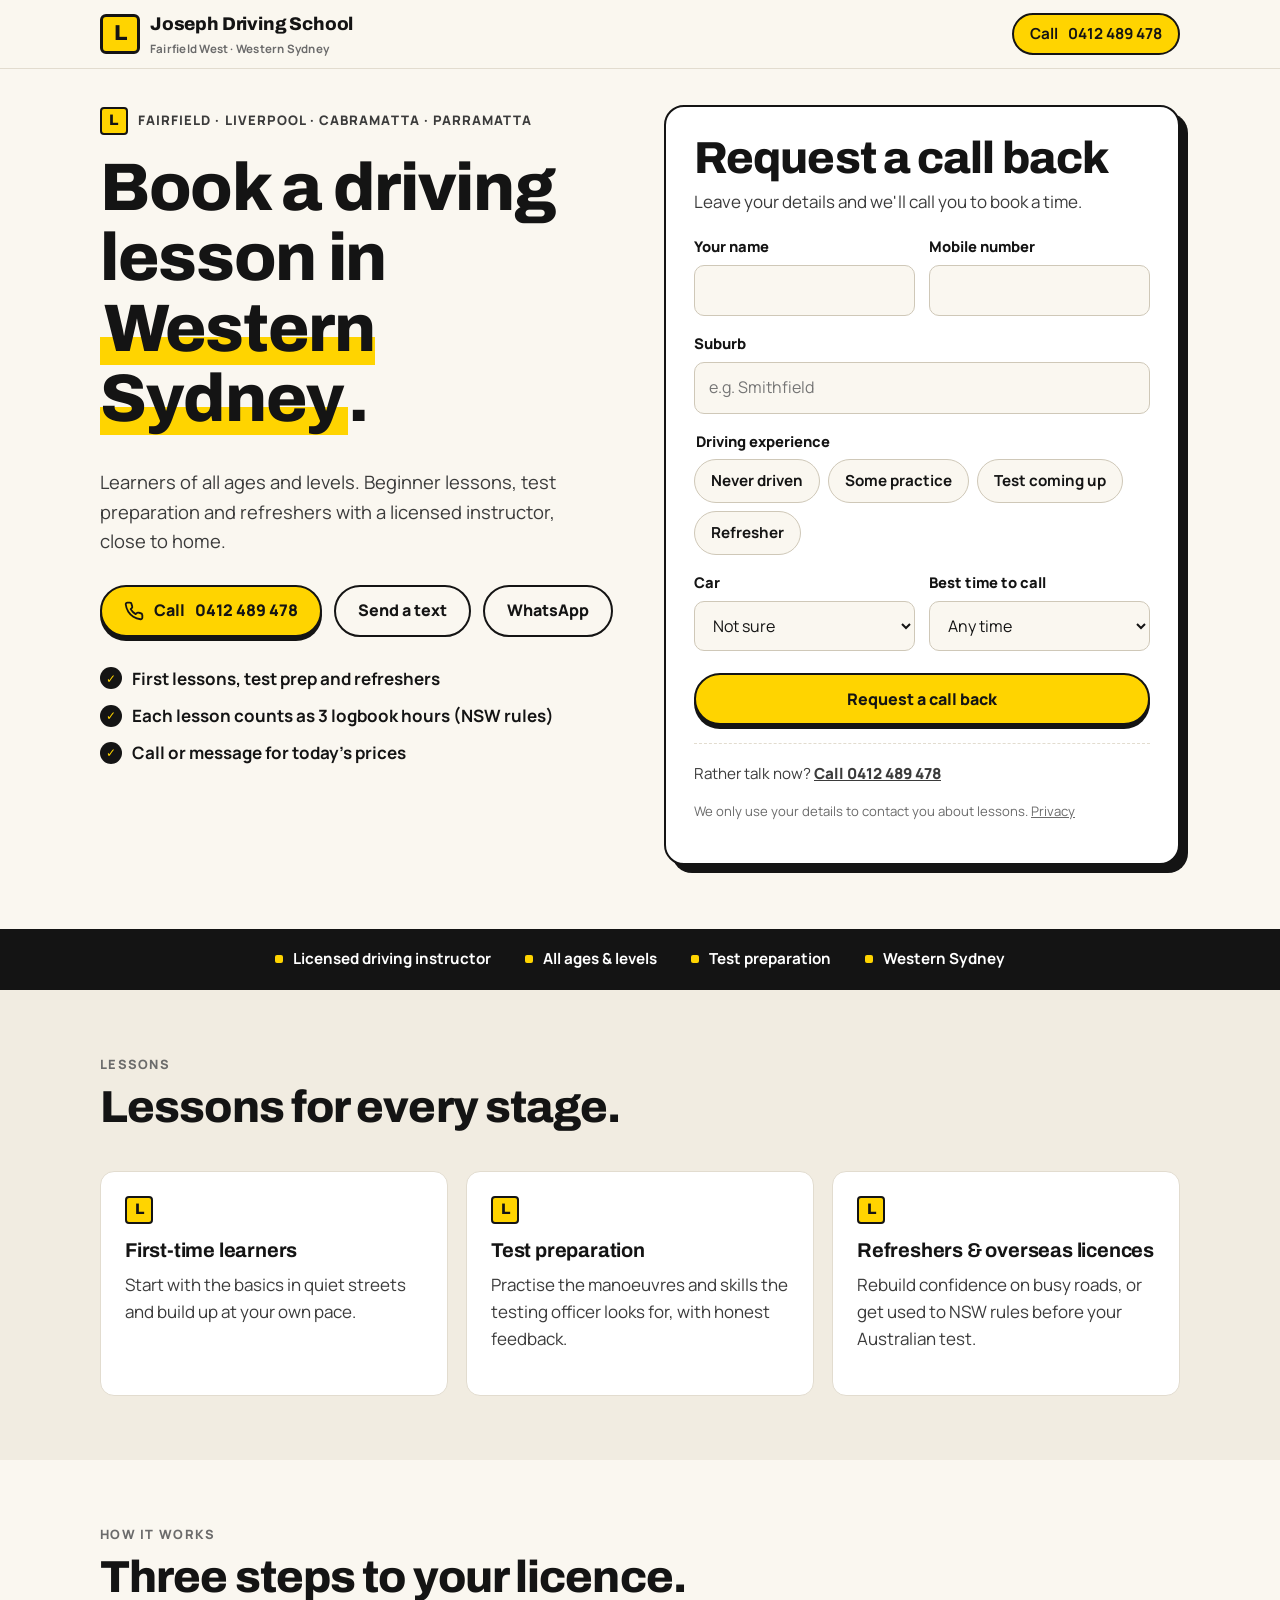
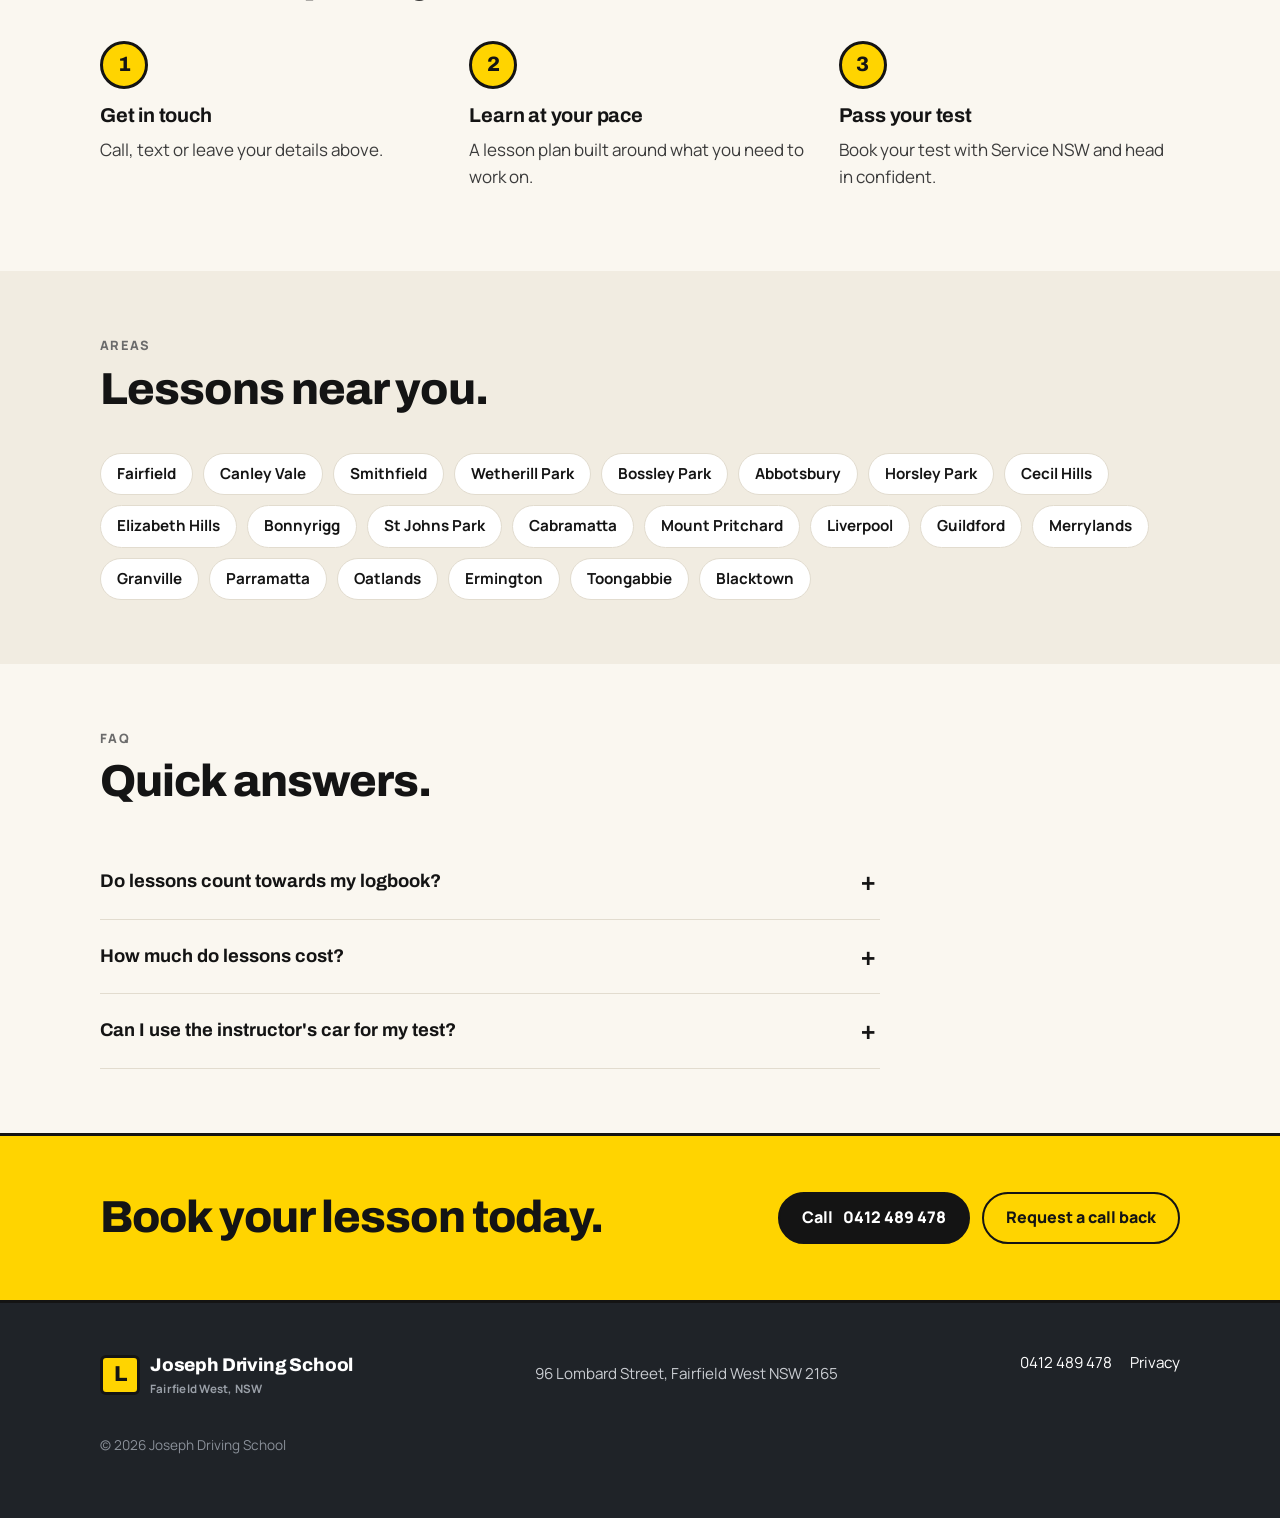
==== book/index.html @ 8bad1efa "Clickable suburb chips: black with white text Co-Authored-By: Claude Opus 5.5 <noreply@anthropic.com" ====
<!doctype html>
<html lang="en-AU">
<head>
  <meta charset="utf-8">
  <meta name="viewport" content="width=device-width, initial-scale=1">
  <title>Book a Driving Lesson | Joseph Driving School, Western Sydney</title>
  <meta name="description" content="Book a driving lesson in Fairfield, Liverpool, Cabramatta or Parramatta. Learners of all ages and levels. Call 0412 489 478.">
  <meta name="robots" content="noindex, follow">
  <meta name="theme-color" content="#ffd400">
  <link rel="icon" href="/favicon.svg" type="image/svg+xml">
  <link rel="apple-touch-icon" href="/apple-touch-icon.png">
  <link rel="manifest" href="/site.webmanifest">
  <link rel="preload" href="/assets/fonts/archivo-latin-800-normal.woff2" as="font" type="font/woff2" crossorigin>
  <link rel="preload" href="/assets/fonts/manrope-latin-400-normal.woff2" as="font" type="font/woff2" crossorigin>
  <link rel="preload" href="/assets/fonts/manrope-latin-800-normal.woff2" as="font" type="font/woff2" crossorigin>
  <link rel="stylesheet" href="/assets/styles.css?v=1a8d9fa7">
</head>
<body class="lp">
  <a class="skip" href="#booking-form">Skip to booking form</a>

  <header class="site-header">
    <div class="wrap">
      <a class="brand" href="/">
        <span class="plate" aria-hidden="true">L</span>
        <span>Joseph Driving School<small>Fairfield West · Western Sydney</small></span>
      </a>
      <nav class="nav" aria-label="Contact">
        <a class="btn btn-plate btn-sm" href="tel:+61412489478" data-action="call">Call <span data-phone-text>0412 489 478</span></a>
      </nav>
    </div>
  </header>

  <main id="main">
    <section class="hero">
      <div class="wrap hero-grid">
        <div>
          <span class="eyebrow"><span class="plate sm" aria-hidden="true">L</span> Fairfield · Liverpool · Cabramatta · Parramatta</span>
          <h1>Book a driving lesson in <em>Western Sydney</em>.</h1>
          <p class="lede">Learners of all ages and levels. Beginner lessons, test preparation and refreshers with a licensed instructor, close to home.</p>
          <div class="btn-row">
            <a class="btn btn-plate" href="tel:+61412489478" data-action="call">
              <svg viewBox="0 0 24 24" fill="none" stroke="currentColor" stroke-width="2.2" stroke-linecap="round" stroke-linejoin="round" aria-hidden="true"><path d="M22 16.9v3a2 2 0 0 1-2.2 2 19.8 19.8 0 0 1-8.6-3.1 19.5 19.5 0 0 1-6-6A19.8 19.8 0 0 1 2.1 4.2 2 2 0 0 1 4.1 2h3a2 2 0 0 1 2 1.7c.1.9.4 1.8.7 2.7a2 2 0 0 1-.5 2.1L8 9.8a16 16 0 0 0 6 6l1.3-1.3a2 2 0 0 1 2.1-.5c.9.3 1.8.6 2.7.7a2 2 0 0 1 1.7 2z"/></svg>
              Call <span data-phone-text>0412 489 478</span>
            </a>
            <a class="btn btn-ghost" href="sms:+61412489478" data-action="sms">Send a text</a>
            <a class="btn btn-ghost hidden" href="#" data-action="whatsapp">WhatsApp</a>
          </div>
          <ul class="hero-points">
            <li><span class="tick" aria-hidden="true">✓</span> First lessons, test prep and refreshers</li>
            <li><span class="tick" aria-hidden="true">✓</span> Each lesson counts as 3 logbook hours (NSW rules)</li>
            <li><span class="tick" aria-hidden="true">✓</span> Call or message for today's prices</li>
          </ul>
        </div>

        <form id="booking-form" class="form-card" novalidate>
          <h2>Request a call back</h2>
          <p class="sub">Leave your details and we'll call you to book a time.</p>
          <div class="row-2">
            <div class="field">
              <label for="f-name">Your name</label>
              <input id="f-name" name="name" autocomplete="name" required>
            </div>
            <div class="field">
              <label for="f-phone">Mobile number</label>
              <input id="f-phone" name="phone" type="tel" inputmode="tel" autocomplete="tel" required>
            </div>
          </div>
          <div class="field">
            <label for="f-suburb">Suburb</label>
            <input id="f-suburb" name="suburb" autocomplete="address-level2" placeholder="e.g. Smithfield">
          </div>
          <div class="field">
            <fieldset>
              <legend>Driving experience</legend>
              <div class="choices">
                <label><input type="radio" name="experience" value="Never driven"><span>Never driven</span></label>
                <label><input type="radio" name="experience" value="Some practice"><span>Some practice</span></label>
                <label><input type="radio" name="experience" value="Test coming up"><span>Test coming up</span></label>
                <label><input type="radio" name="experience" value="Refresher"><span>Refresher</span></label>
              </div>
            </fieldset>
          </div>
          <div class="row-2">
            <div class="field">
              <label for="f-trans">Car</label>
              <select id="f-trans" name="transmission">
                <option value="">Not sure</option>
                <option>Automatic</option>
                <option>Manual</option>
              </select>
            </div>
            <div class="field">
              <label for="f-when">Best time to call</label>
              <select id="f-when" name="when">
                <option value="">Any time</option>
                <option>Morning</option>
                <option>Afternoon</option>
                <option>Evening</option>
              </select>
            </div>
          </div>
          <div class="hp" aria-hidden="true"><label>Company <input name="company" tabindex="-1" autocomplete="off"></label></div>
          <button class="btn btn-plate" type="submit">Request a call back</button>
          <p class="form-msg" role="status" aria-live="polite"></p>
          <div class="fallback" role="alert">
            <strong>One more tap.</strong> Send your details to us by text and we'll call you back.
            <a class="btn btn-ink" href="sms:+61412489478">Send by text</a>
          </div>
          <p class="form-alt">Rather talk now? <a href="tel:+61412489478" data-action="call">Call <span data-phone-text>0412 489 478</span></a></p>
          <p class="privacy-note">We only use your details to contact you about lessons. <a href="/privacy">Privacy</a></p>
        </form>
      </div>
    </section>

    <div class="strip" aria-label="Highlights">
      <div class="wrap">
        <span>Licensed driving instructor</span>
        <span>All ages &amp; levels</span>
        <span>Test preparation</span>
        <span>Western Sydney</span>
      </div>
    </div>

    <section class="alt">
      <div class="wrap">
        <div class="section-head">
          <span class="kicker">Lessons</span>
          <h2>Lessons for every stage.</h2>
        </div>
        <div class="cards">
          <article class="card">
            <span class="plate sm" aria-hidden="true">L</span>
            <h3>First-time learners</h3>
            <p>Start with the basics in quiet streets and build up at your own pace.</p>
          </article>
          <article class="card">
            <span class="plate sm" aria-hidden="true">L</span>
            <h3>Test preparation</h3>
            <p>Practise the manoeuvres and skills the testing officer looks for, with honest feedback.</p>
          </article>
          <article class="card">
            <span class="plate sm" aria-hidden="true">L</span>
            <h3>Refreshers &amp; overseas licences</h3>
            <p>Rebuild confidence on busy roads, or get used to NSW rules before your Australian test.</p>
          </article>
        </div>
      </div>
    </section>

    <section>
      <div class="wrap">
        <div class="section-head">
          <span class="kicker">How it works</span>
          <h2>Three steps to your licence.</h2>
        </div>
        <div class="steps">
          <div class="step"><h3>Get in touch</h3><p>Call, text or leave your details above.</p></div>
          <div class="step"><h3>Learn at your pace</h3><p>A lesson plan built around what you need to work on.</p></div>
          <div class="step"><h3>Pass your test</h3><p>Book your test with Service NSW and head in confident.</p></div>
        </div>
      </div>
    </section>

    <section class="alt">
      <div class="wrap">
        <div class="section-head">
          <span class="kicker">Areas</span>
          <h2>Lessons near you.</h2>
        </div>
        <ul class="areas">
          <li>Fairfield</li><li>Canley Vale</li><li>Smithfield</li><li>Wetherill Park</li><li>Bossley Park</li><li>Abbotsbury</li><li>Horsley Park</li><li>Cecil Hills</li><li>Elizabeth Hills</li><li>Bonnyrigg</li><li>St Johns Park</li><li>Cabramatta</li><li>Mount Pritchard</li><li>Liverpool</li><li>Guildford</li><li>Merrylands</li><li>Granville</li><li>Parramatta</li><li>Oatlands</li><li>Ermington</li><li>Toongabbie</li><li>Blacktown</li>
        </ul>
      </div>
    </section>

    <section>
      <div class="wrap">
        <div class="section-head">
          <span class="kicker">FAQ</span>
          <h2>Quick answers.</h2>
        </div>
        <div class="faq">
          <details>
            <summary>Do lessons count towards my logbook?</summary>
            <p>Yes. In NSW, each one-hour lesson with a licensed driving instructor is recorded as three logbook hours, for up to ten lessons (30 hours).</p>
          </details>
          <details>
            <summary>How much do lessons cost?</summary>
            <p>Call or message us for current prices.</p>
          </details>
          <details>
            <summary>Can I use the instructor's car for my test?</summary>
            <p>Yes. You can use the instructor's car for your driving test. Let us know your test date when you book and we'll arrange it.</p>
          </details>
        </div>
      </div>
    </section>

    <div class="cta-band">
      <div class="wrap">
        <h2>Book your lesson today.</h2>
        <div class="btn-row">
          <a class="btn btn-ink" href="tel:+61412489478" data-action="call">Call <span data-phone-text>0412 489 478</span></a>
          <a class="btn btn-ghost" href="#booking-form">Request a call back</a>
        </div>
      </div>
    </div>
  </main>

  <footer class="site-footer">
    <div class="wrap">
      <a class="brand" href="/"><span class="plate" aria-hidden="true">L</span><span>Joseph Driving School<small>Fairfield West, NSW</small></span></a>
      <address class="footer-address">96 Lombard Street, Fairfield West NSW 2165</address>
      <ul class="footer-links">
        <li><a href="tel:+61412489478" data-action="call" data-phone-text>0412 489 478</a></li>
        <li><a href="/privacy">Privacy</a></li>
      </ul>
      <p class="copy">© <span data-year>2026</span> Joseph Driving School</p>
    </div>
  </footer>

  <div class="mobile-bar">
    <a class="btn btn-plate" href="tel:+61412489478" data-action="call">Call now</a>
    <a class="btn btn-ink" href="#booking-form">Call back</a>
  </div>

  <script src="/assets/config.js?v=1a8d9fa7"></script>
  <script src="/assets/site.js?v=1a8d9fa7" defer></script>
</body>
</html>
---- assets/styles.css ----
@font-face { font-family: "Archivo"; font-style: normal; font-weight: 700; font-display: optional; src: url(/assets/fonts/archivo-latin-700-normal.woff2) format("woff2"); }
@font-face { font-family: "Archivo"; font-style: normal; font-weight: 800 900; font-display: optional; src: url(/assets/fonts/archivo-latin-800-normal.woff2) format("woff2"); }
@font-face { font-family: "Manrope"; font-style: normal; font-weight: 400 500; font-display: optional; src: url(/assets/fonts/manrope-latin-400-normal.woff2) format("woff2"); }
@font-face { font-family: "Manrope"; font-style: normal; font-weight: 600 700; font-display: optional; src: url(/assets/fonts/manrope-latin-700-normal.woff2) format("woff2"); }
@font-face { font-family: "Manrope"; font-style: normal; font-weight: 800 900; font-display: optional; src: url(/assets/fonts/manrope-latin-800-normal.woff2) format("woff2"); }

:root {
  --ink: #141414;
  --ink-soft: #3b3b3b;
  --muted: #6b6b6b;
  --paper: #faf7f0;
  --paper-2: #f1ece1;
  --white: #ffffff;
  --plate: #ffd400;
  --plate-deep: #e6bf00;
  --road: #1f2328;
  --line: #e2dccf;
  --ok: #1d7a3e;
  --err: #b42318;
  --radius: 14px;
  --shadow: 0 10px 30px rgba(20, 20, 20, 0.08);
  --max: 1120px;
  --font-head: "Archivo", "Arial Narrow", Arial, sans-serif;
  --font-body: "Manrope", system-ui, -apple-system, "Segoe UI", Roboto, sans-serif;
}

*,
*::before,
*::after { box-sizing: border-box; }

html { scroll-behavior: smooth; -webkit-text-size-adjust: 100%; }

body {
  margin: 0;
  background: var(--paper);
  color: var(--ink);
  font-family: var(--font-body);
  font-size: 17px;
  line-height: 1.6;
}

img { max-width: 100%; display: block; }

a { color: inherit; }

h1, h2, h3 {
  font-family: var(--font-head);
  line-height: 1.05;
  letter-spacing: -0.02em;
  margin: 0 0 0.5em;
}

h1 { font-size: clamp(2.4rem, 6vw, 4.2rem); font-weight: 800; }
h2 { font-size: clamp(1.9rem, 4vw, 2.8rem); font-weight: 800; }
h3 { font-size: 1.25rem; font-weight: 700; letter-spacing: -0.01em; }

p { margin: 0 0 1em; }

.wrap { width: 100%; max-width: var(--max); margin: 0 auto; padding: 0 20px; }

.skip {
  position: absolute; left: -999px; top: 8px;
  background: var(--plate); color: var(--ink); padding: 8px 14px; border-radius: 8px; z-index: 100;
}
.skip:focus { left: 8px; }

/* ---------- L-plate mark ---------- */
.plate {
  display: inline-grid;
  place-items: center;
  width: 40px; height: 40px;
  background: var(--plate);
  color: var(--ink);
  border: 3px solid var(--ink);
  border-radius: 6px;
  font-family: var(--font-head);
  font-weight: 900;
  font-size: 1.35rem;
  line-height: 1;
  flex: none;
}
.plate.sm { width: 28px; height: 28px; font-size: 0.95rem; border-width: 2px; border-radius: 4px; }

/* ---------- Header ---------- */
.site-header {
  position: sticky; top: 0; z-index: 50;
  background: rgba(250, 247, 240, 0.94);
  backdrop-filter: saturate(140%) blur(8px);
  border-bottom: 1px solid var(--line);
}
.site-header .wrap { display: flex; align-items: center; justify-content: space-between; gap: 16px; height: 68px; }
.brand { display: flex; align-items: center; gap: 10px; text-decoration: none; font-family: var(--font-head); font-weight: 800; font-size: 1.15rem; letter-spacing: -0.01em; }
.brand small { display: block; font-family: var(--font-body); font-weight: 600; font-size: 0.72rem; color: var(--muted); letter-spacing: 0.02em; }
@media (max-width: 600px) {
  .site-header .wrap { height: 60px; gap: 10px; }
  .site-header .brand { font-size: 1rem; line-height: 1.15; white-space: nowrap; min-width: 0; }
  .site-header .brand > span:last-child { overflow: hidden; text-overflow: ellipsis; }
  .site-header .brand small { display: none; }
  .site-header .plate { width: 34px; height: 34px; font-size: 1.1rem; }
  /* The sticky bottom bar already shows the number, so the header button just says "Call". */
  .site-header .btn [data-phone-text] { display: none; }
  .site-header .btn-sm { min-height: 40px; padding: 0 16px; }
  .eyebrow { font-size: 0.74rem; letter-spacing: 0.06em; margin-bottom: 14px; }
  .hero { padding-top: 28px; }
  section { padding: 64px 0; }
}
@media (max-width: 340px) {
  .site-header .brand > span:last-child { display: none; }
}
.nav { display: flex; align-items: center; gap: 22px; }
.nav a { text-decoration: none; font-weight: 600; font-size: 0.95rem; color: var(--ink-soft); }
.nav a:hover { color: var(--ink); }
.nav .btn { color: var(--ink); }
@media (max-width: 860px) { .nav a:not(.btn) { display: none; } }

/* ---------- Buttons ---------- */
.btn {
  display: inline-flex; align-items: center; justify-content: center; gap: 10px;
  min-height: 52px; padding: 0 22px;
  border-radius: 999px; border: 2px solid var(--ink);
  font-family: var(--font-body); font-weight: 800; font-size: 1rem;
  text-decoration: none; cursor: pointer;
  transition: transform 0.12s ease, background 0.12s ease, box-shadow 0.12s ease;
  white-space: nowrap;
}
.btn:active { transform: translateY(1px); }
.btn-plate { background: var(--plate); color: var(--ink); box-shadow: 0 4px 0 var(--ink); }
.btn-plate:hover { background: var(--plate-deep); }
.btn-ink { background: var(--ink); color: var(--white); }
.btn-ink:hover { background: #000; }
.btn-ghost { background: transparent; color: var(--ink); }
.btn-ghost:hover { background: var(--white); }
.btn-sm { min-height: 42px; padding: 0 16px; font-size: 0.92rem; box-shadow: none; }
.btn svg { width: 20px; height: 20px; flex: none; }
.btn-row { display: flex; flex-wrap: wrap; gap: 12px; }

/* ---------- Hero ---------- */
.hero { padding: 56px 0 40px; position: relative; overflow: hidden; }
.hero-grid { display: grid; grid-template-columns: 1.15fr 0.85fr; gap: 48px; align-items: center; }
@media (max-width: 900px) { .hero-grid { grid-template-columns: 1fr; gap: 32px; } }
.eyebrow {
  display: inline-flex; align-items: center; gap: 10px;
  font-weight: 800; font-size: 0.82rem; letter-spacing: 0.08em; text-transform: uppercase;
  color: var(--ink-soft); margin-bottom: 18px;
}
.hero h1 em { font-style: normal; background: linear-gradient(transparent 62%, var(--plate) 62%); padding: 0 4px; }
.lede { font-size: 1.15rem; color: var(--ink-soft); max-width: 36ch; margin-bottom: 28px; }
.hero-points { list-style: none; padding: 0; margin: 28px 0 0; display: grid; gap: 10px; }
.hero-points li { display: flex; align-items: center; gap: 10px; font-weight: 600; }
.tick { width: 22px; height: 22px; flex: none; border-radius: 50%; background: var(--ink); color: var(--plate); display: grid; place-items: center; font-size: 0.75rem; font-weight: 900; }

.hero-card {
  background: var(--road);
  color: var(--white);
  border-radius: 22px;
  padding: 28px;
  position: relative;
  box-shadow: var(--shadow);
}
.hero-card::after {
  content: ""; position: absolute; left: 28px; right: 28px; bottom: 18px; height: 4px;
  background: repeating-linear-gradient(90deg, var(--plate) 0 28px, transparent 28px 48px);
  border-radius: 2px; opacity: 0.9;
}
.hero-card h2 { font-size: 1.6rem; color: var(--white); }
.hero-card p { color: #c9ccd1; }
.hero-card .btn { width: 100%; }
.hero-card .btn + .btn { margin-top: 12px; }
.hero-card .btn-ghost { color: var(--white); border-color: #4a5058; }
.hero-card .btn-ghost:hover { background: #2a2f35; }
.hero-card .fine { font-size: 0.85rem; color: #9aa0a8; margin: 16px 0 26px; }

/* ---------- Strip ---------- */
.strip { background: var(--ink); color: var(--white); }
.strip .wrap { display: flex; flex-wrap: wrap; gap: 14px 34px; justify-content: center; padding: 18px 20px; font-weight: 700; font-size: 0.95rem; }
.strip span { display: inline-flex; align-items: center; gap: 10px; }
.strip span::before { content: ""; width: 8px; height: 8px; background: var(--plate); border-radius: 2px; }

/* ---------- Sections ---------- */
section { padding: 84px 0; }
section.alt { background: var(--paper-2); }
.section-head { max-width: 640px; margin-bottom: 40px; }
.section-head p { color: var(--ink-soft); font-size: 1.08rem; }
.kicker { font-weight: 800; font-size: 0.8rem; letter-spacing: 0.1em; text-transform: uppercase; color: var(--muted); margin-bottom: 10px; display: block; }

.cards { display: grid; grid-template-columns: repeat(3, 1fr); gap: 18px; }
@media (max-width: 900px) { .cards { grid-template-columns: repeat(2, 1fr); } }
@media (max-width: 600px) { .cards { grid-template-columns: 1fr; } }
.card {
  background: var(--white); border: 1px solid var(--line); border-radius: var(--radius);
  padding: 24px; display: flex; flex-direction: column;
}
.card p { color: var(--ink-soft); margin-bottom: 18px; }
.card .card-cta { margin-top: auto; font-weight: 800; text-decoration: none; display: inline-flex; gap: 8px; align-items: center; }
.card .card-cta::after { content: "→"; transition: transform 0.12s ease; }
.card .card-cta:hover::after { transform: translateX(3px); }
.card .plate { margin-bottom: 16px; }

/* Steps */
.steps { display: grid; grid-template-columns: repeat(3, 1fr); gap: 28px; counter-reset: step; }
@media (max-width: 800px) { .steps { grid-template-columns: 1fr; } }
.step { position: relative; padding-top: 64px; }
.step::before {
  counter-increment: step; content: counter(step);
  position: absolute; top: 0; left: 0;
  width: 48px; height: 48px; border-radius: 50%;
  background: var(--plate); border: 3px solid var(--ink);
  display: grid; place-items: center;
  font-family: var(--font-head); font-weight: 900; font-size: 1.3rem;
}
.step p { color: var(--ink-soft); }

/* Areas */
.areas { display: flex; flex-wrap: wrap; gap: 10px; list-style: none; padding: 0; margin: 0; }
.areas li { background: var(--white); border: 1px solid var(--line); border-radius: 999px; padding: 8px 16px; font-weight: 700; font-size: 0.95rem; }
.areas-note { margin-top: 22px; color: var(--ink-soft); }

/* FAQ */
.faq { max-width: 780px; }
.faq details { border-bottom: 1px solid var(--line); }
.faq summary {
  list-style: none; cursor: pointer; padding: 22px 40px 22px 0; position: relative;
  font-family: var(--font-head); font-weight: 700; font-size: 1.15rem;
}
.faq summary::-webkit-details-marker { display: none; }
.faq summary::after {
  content: "+"; position: absolute; right: 4px; top: 50%; transform: translateY(-50%);
  font-size: 1.6rem; font-weight: 400;
}
.faq details[open] summary::after { content: "–"; }
.faq details p { color: var(--ink-soft); padding-bottom: 18px; max-width: 64ch; }

/* ---------- Booking form ---------- */
.book-grid { display: grid; grid-template-columns: 0.9fr 1.1fr; gap: 48px; align-items: start; }
@media (max-width: 900px) { .book-grid { grid-template-columns: 1fr; gap: 28px; } }
.form-card {
  background: var(--white); border: 2px solid var(--ink); border-radius: 20px;
  padding: 28px; box-shadow: 8px 8px 0 var(--ink);
}
@media (max-width: 600px) { .form-card { padding: 22px; box-shadow: 5px 5px 0 var(--ink); } }
.form-card h2, .form-card h3 { margin-bottom: 6px; }
.form-card .sub { color: var(--ink-soft); margin-bottom: 20px; }
.field { margin-bottom: 16px; }
.field label, .field legend { display: block; font-weight: 800; font-size: 0.92rem; margin-bottom: 6px; }
.field input, .field select, .field textarea {
  width: 100%; min-height: 50px; padding: 12px 14px;
  border: 1.5px solid #cfc8b8; border-radius: 10px; background: var(--paper);
  font: inherit; font-size: 1rem; color: var(--ink);
}
.field textarea { min-height: 96px; resize: vertical; }
.field input:focus, .field select:focus, .field textarea:focus { outline: 3px solid var(--plate); outline-offset: 1px; border-color: var(--ink); background: var(--white); }
.field fieldset { border: 0; padding: 0; margin: 0; }
.row-2 { display: grid; grid-template-columns: 1fr 1fr; gap: 14px; }
@media (max-width: 520px) { .row-2 { grid-template-columns: 1fr; } }
.choices { display: flex; flex-wrap: wrap; gap: 8px; }
.choices label { margin: 0; position: relative; }
.field .choices input { position: absolute; inset: 0; width: 1px; height: 1px; min-height: 0; padding: 0; margin: 0; border: 0; opacity: 0; pointer-events: none; }
.choices span {
  display: inline-flex; align-items: center; min-height: 44px; padding: 0 16px;
  border: 1.5px solid #cfc8b8; border-radius: 999px; background: var(--paper);
  font-weight: 700; font-size: 0.95rem; cursor: pointer;
}
.choices input:checked + span { background: var(--plate); border-color: var(--ink); }
.choices input:focus-visible + span { outline: 3px solid var(--ink); outline-offset: 2px; }
.hp { position: absolute; left: -9999px; width: 1px; height: 1px; overflow: hidden; }
.form-card .btn { width: 100%; margin-top: 6px; }
.form-msg { margin-top: 14px; font-weight: 700; }
.form-msg.err { color: var(--err); }
.form-alt { margin-top: 18px; padding-top: 18px; border-top: 1px dashed var(--line); font-size: 0.95rem; color: var(--ink-soft); }
.form-alt a { font-weight: 800; }
.fallback { display: none; margin-top: 16px; padding: 16px; background: var(--paper-2); border-radius: 12px; }
.fallback.show { display: block; }
.fallback .btn { margin-top: 10px; }
.privacy-note { font-size: 0.82rem; color: var(--muted); margin-top: 12px; }

.contact-list { list-style: none; padding: 0; margin: 24px 0 0; display: grid; gap: 14px; }
.contact-list a { font-weight: 800; text-decoration: none; font-size: 1.1rem; }
.contact-list small { display: block; color: var(--muted); font-weight: 600; }

/* ---------- CTA band ---------- */
.cta-band { background: var(--plate); border-top: 3px solid var(--ink); border-bottom: 3px solid var(--ink); padding: 56px 0; }
.cta-band .wrap { display: flex; flex-wrap: wrap; align-items: center; justify-content: space-between; gap: 24px; }
.cta-band h2 { margin: 0; max-width: 18ch; }

/* ---------- Footer ---------- */
.site-footer { background: var(--road); color: #c9ccd1; padding: 48px 0 110px; font-size: 0.95rem; }
.site-footer .wrap { display: flex; flex-wrap: wrap; justify-content: space-between; gap: 24px; }
.site-footer a { color: var(--white); text-decoration: none; }
.site-footer a:hover { text-decoration: underline; }
.site-footer .brand { color: var(--white); }
.site-footer .brand small { color: #9aa0a8; }
.footer-links { display: flex; flex-wrap: wrap; gap: 18px; list-style: none; padding: 0; margin: 0; }
.copy { width: 100%; color: #8a9099; font-size: 0.85rem; margin-top: 12px; }
@media (min-width: 761px) { .site-footer { padding-bottom: 48px; } }

/* ---------- Sticky mobile action bar ---------- */
.mobile-bar {
  position: fixed; left: 0; right: 0; bottom: 0; z-index: 60;
  display: none; gap: 10px; padding: 10px 12px calc(10px + env(safe-area-inset-bottom));
  background: var(--white); border-top: 2px solid var(--ink);
}
.mobile-bar .btn { flex: 1; min-height: 50px; padding: 0 12px; box-shadow: none; }
@media (max-width: 760px) { .mobile-bar { display: flex; } }

/* ---------- Simple pages ---------- */
.page { padding: 72px 0 96px; }
.page .wrap { max-width: 760px; }
.page h2 { font-size: 1.5rem; margin-top: 1.6em; }
.center { text-align: center; }
.big-plate { width: 84px; height: 84px; font-size: 2.6rem; border-width: 5px; border-radius: 10px; margin: 0 auto 24px; }

/* Landing-page tweaks */
.lp .site-header .nav a:not(.btn) { display: none; }
.lp .hero { padding-top: 36px; }
.lp .hero-grid { grid-template-columns: 1fr 1fr; align-items: start; }
@media (max-width: 900px) { .lp .hero-grid { grid-template-columns: 1fr; } }
.lp .lede { max-width: 42ch; }
.lp section { padding: 64px 0; }

/* Breadcrumbs */
.crumbs { padding-top: 18px; font-size: 0.88rem; color: var(--muted); }
.crumbs a { color: var(--ink-soft); }
.crumbs + .hero { padding-top: 24px; }

/* Long-form copy */
.prose { max-width: 760px; }
.prose p { color: var(--ink-soft); font-size: 1.06rem; }
.prose h3 { margin-top: 1.6em; }
.tick-list { list-style: none; padding: 0; margin: 0; display: grid; gap: 10px; }
.tick-list li { display: flex; gap: 10px; align-items: baseline; font-weight: 600; }
.tick-list li::before { content: "✓"; display: inline-grid; place-items: center; width: 22px; height: 22px; flex: none; border-radius: 50%; background: var(--ink); color: var(--plate); font-size: 0.72rem; font-weight: 900; }

/* Linked area chips */
.areas a { text-decoration: none; }
.areas.linked li, .areas li:has(a) { background: var(--ink); border-color: var(--ink); }
.areas.linked a, .areas li a { color: var(--white); }
.areas li:has(a):hover { background: #000; }
.areas-note + .areas.linked { margin-top: 10px; }

/* Footer area links */
.footer-areas { width: 100%; display: flex; flex-wrap: wrap; gap: 8px 16px; align-items: center; padding-top: 18px; border-top: 1px solid #353a41; }
.footer-areas span { color: #9aa0a8; }
.footer-areas ul { display: flex; flex-wrap: wrap; gap: 8px 16px; list-style: none; padding: 0; margin: 0; }

.hidden { display: none !important; }

@media (prefers-reduced-motion: reduce) {
  html { scroll-behavior: auto; }
  * { transition: none !important; }
}

/* Business address */
.footer-address { font-style: normal; color: #c9ccd1; align-self: center; }
.contact-addr { font-weight: 800; font-size: 1.1rem; }

/* Homepage area chips: all clickable, one consistent style */
/* Every clickable suburb chip: black with white text, yellow on hover */
.areas li:has(a) { background: var(--ink); border-color: var(--ink); padding: 0; }
.areas li a { display: block; padding: 8px 16px; color: var(--white); text-decoration: none; }
.areas li:has(a):hover { background: var(--plate); border-color: var(--ink); }
.areas li:has(a):hover a { color: var(--ink); }

/* Four lesson cards: 2 x 2 on desktop */
@media (min-width: 901px) { .cards.cards-2x2 { grid-template-columns: repeat(2, 1fr); } }
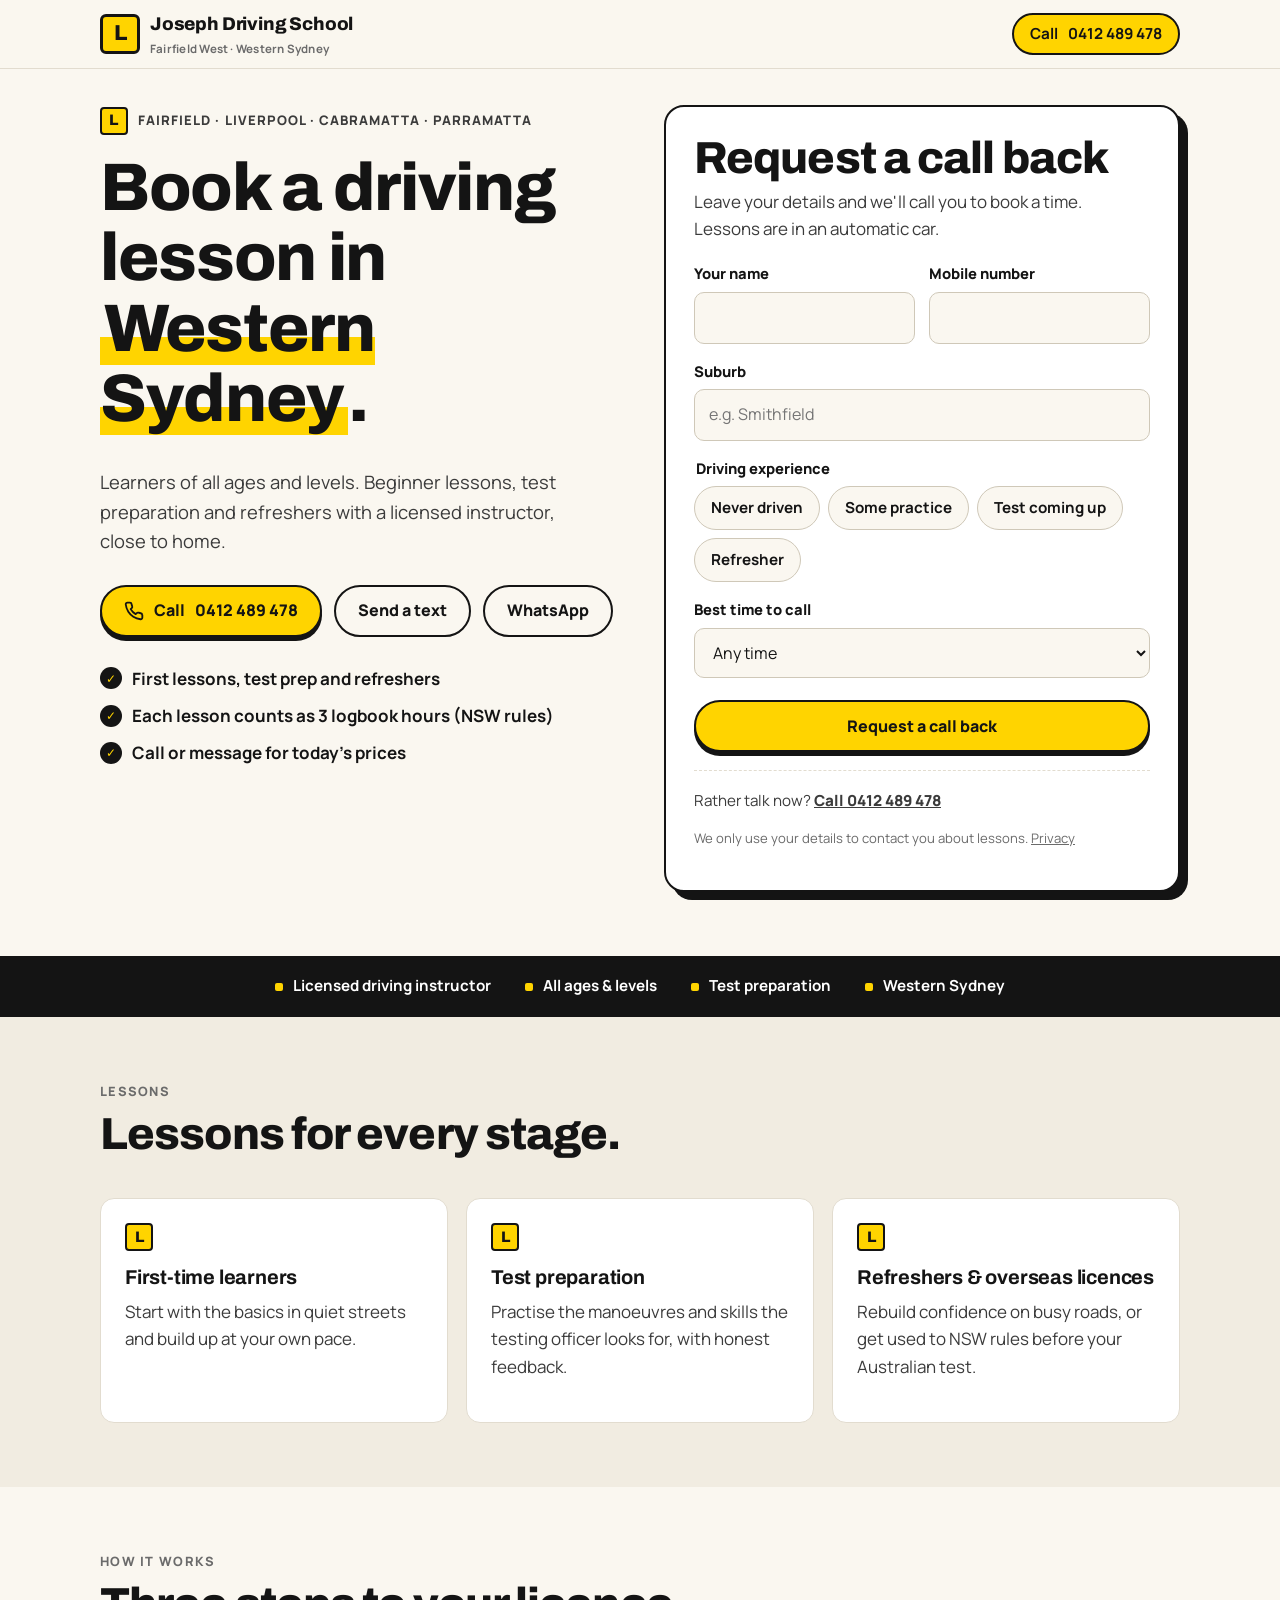
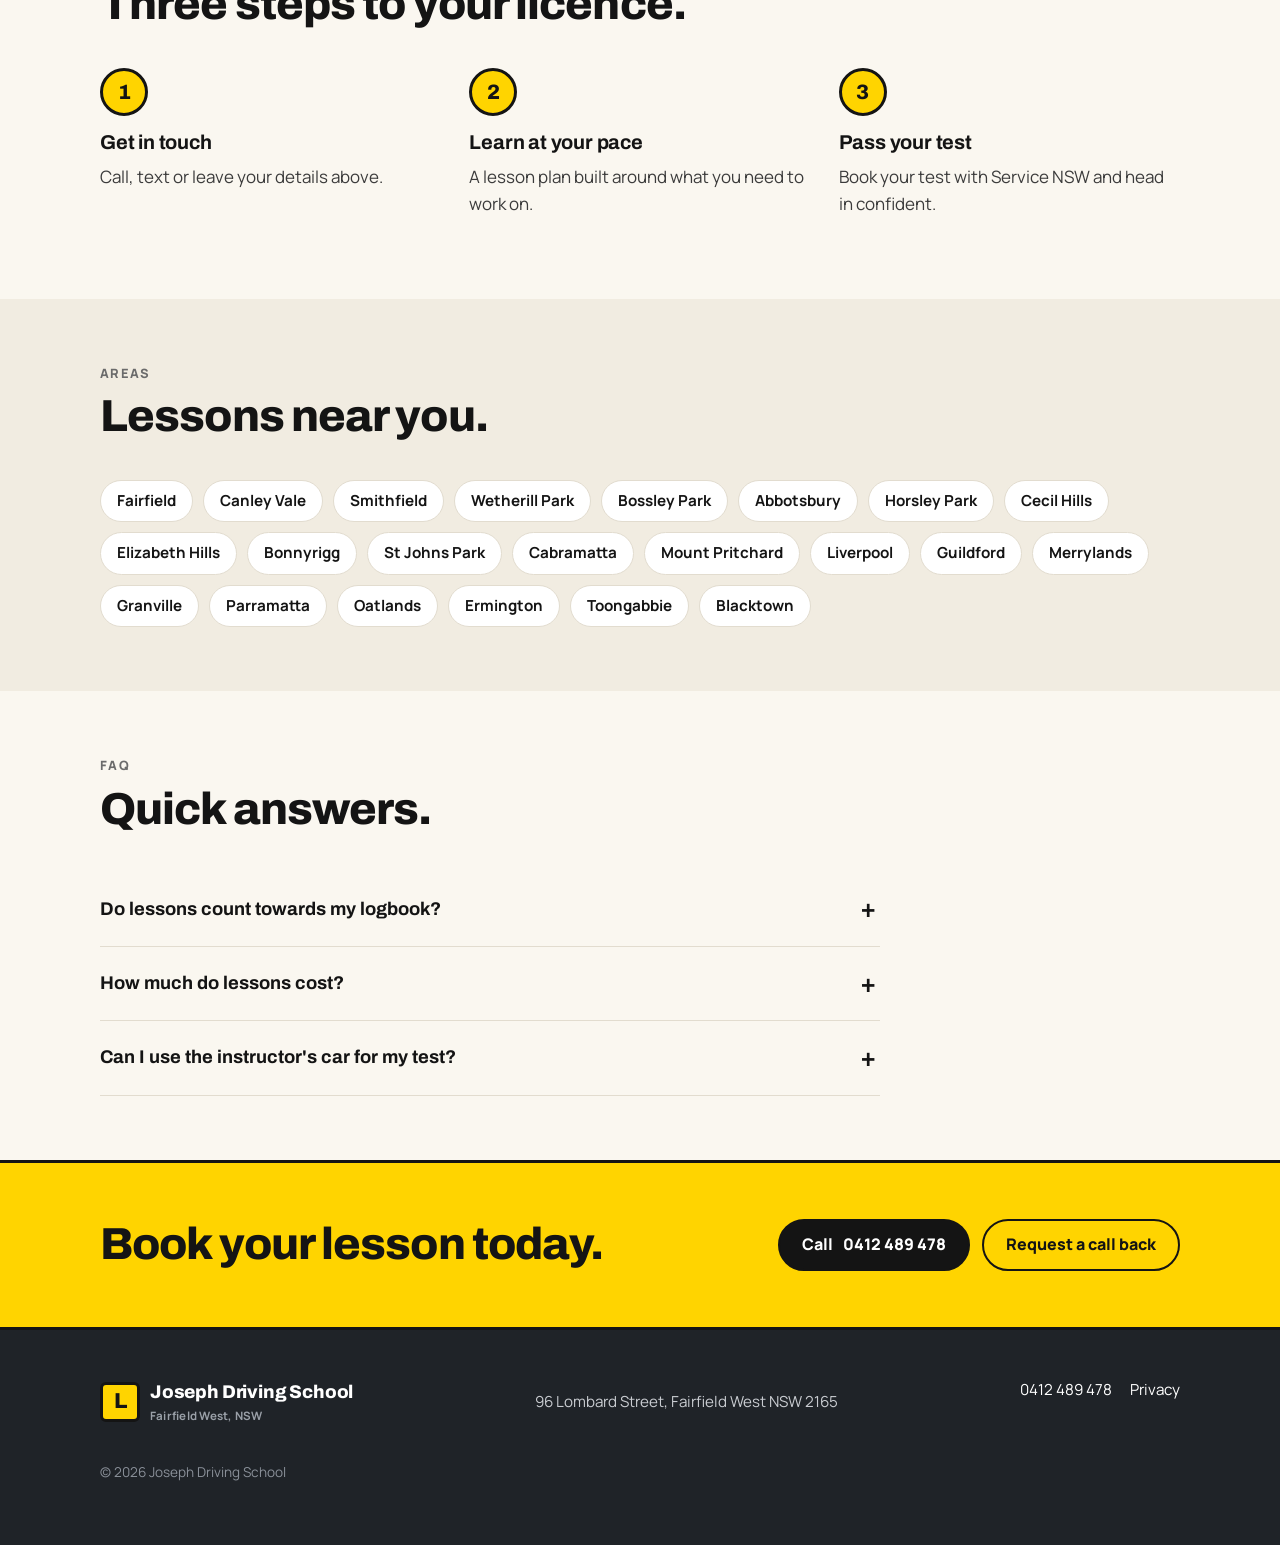
==== commit 7b3d4db1: "Remove car field from call-back form, note automatic car Co-Authored-By: Claude Opus 5.5 <noreply@an" ====
--- a/book/index.html
+++ b/book/index.html
@@ -54,7 +54,7 @@
 
         <form id="booking-form" class="form-card" novalidate>
           <h2>Request a call back</h2>
-          <p class="sub">Leave your details and we'll call you to book a time.</p>
+          <p class="sub">Leave your details and we'll call you to book a time. Lessons are in an automatic car.</p>
           <div class="row-2">
             <div class="field">
               <label for="f-name">Your name</label>
@@ -80,24 +80,14 @@
               </div>
             </fieldset>
           </div>
-          <div class="row-2">
-            <div class="field">
-              <label for="f-trans">Car</label>
-              <select id="f-trans" name="transmission">
-                <option value="">Not sure</option>
-                <option>Automatic</option>
-                <option>Manual</option>
-              </select>
-            </div>
-            <div class="field">
-              <label for="f-when">Best time to call</label>
-              <select id="f-when" name="when">
-                <option value="">Any time</option>
-                <option>Morning</option>
-                <option>Afternoon</option>
-                <option>Evening</option>
-              </select>
-            </div>
+          <div class="field">
+            <label for="f-when">Best time to call</label>
+            <select id="f-when" name="when">
+              <option value="">Any time</option>
+              <option>Morning</option>
+              <option>Afternoon</option>
+              <option>Evening</option>
+            </select>
           </div>
           <div class="hp" aria-hidden="true"><label>Company <input name="company" tabindex="-1" autocomplete="off"></label></div>
           <button class="btn btn-plate" type="submit">Request a call back</button>
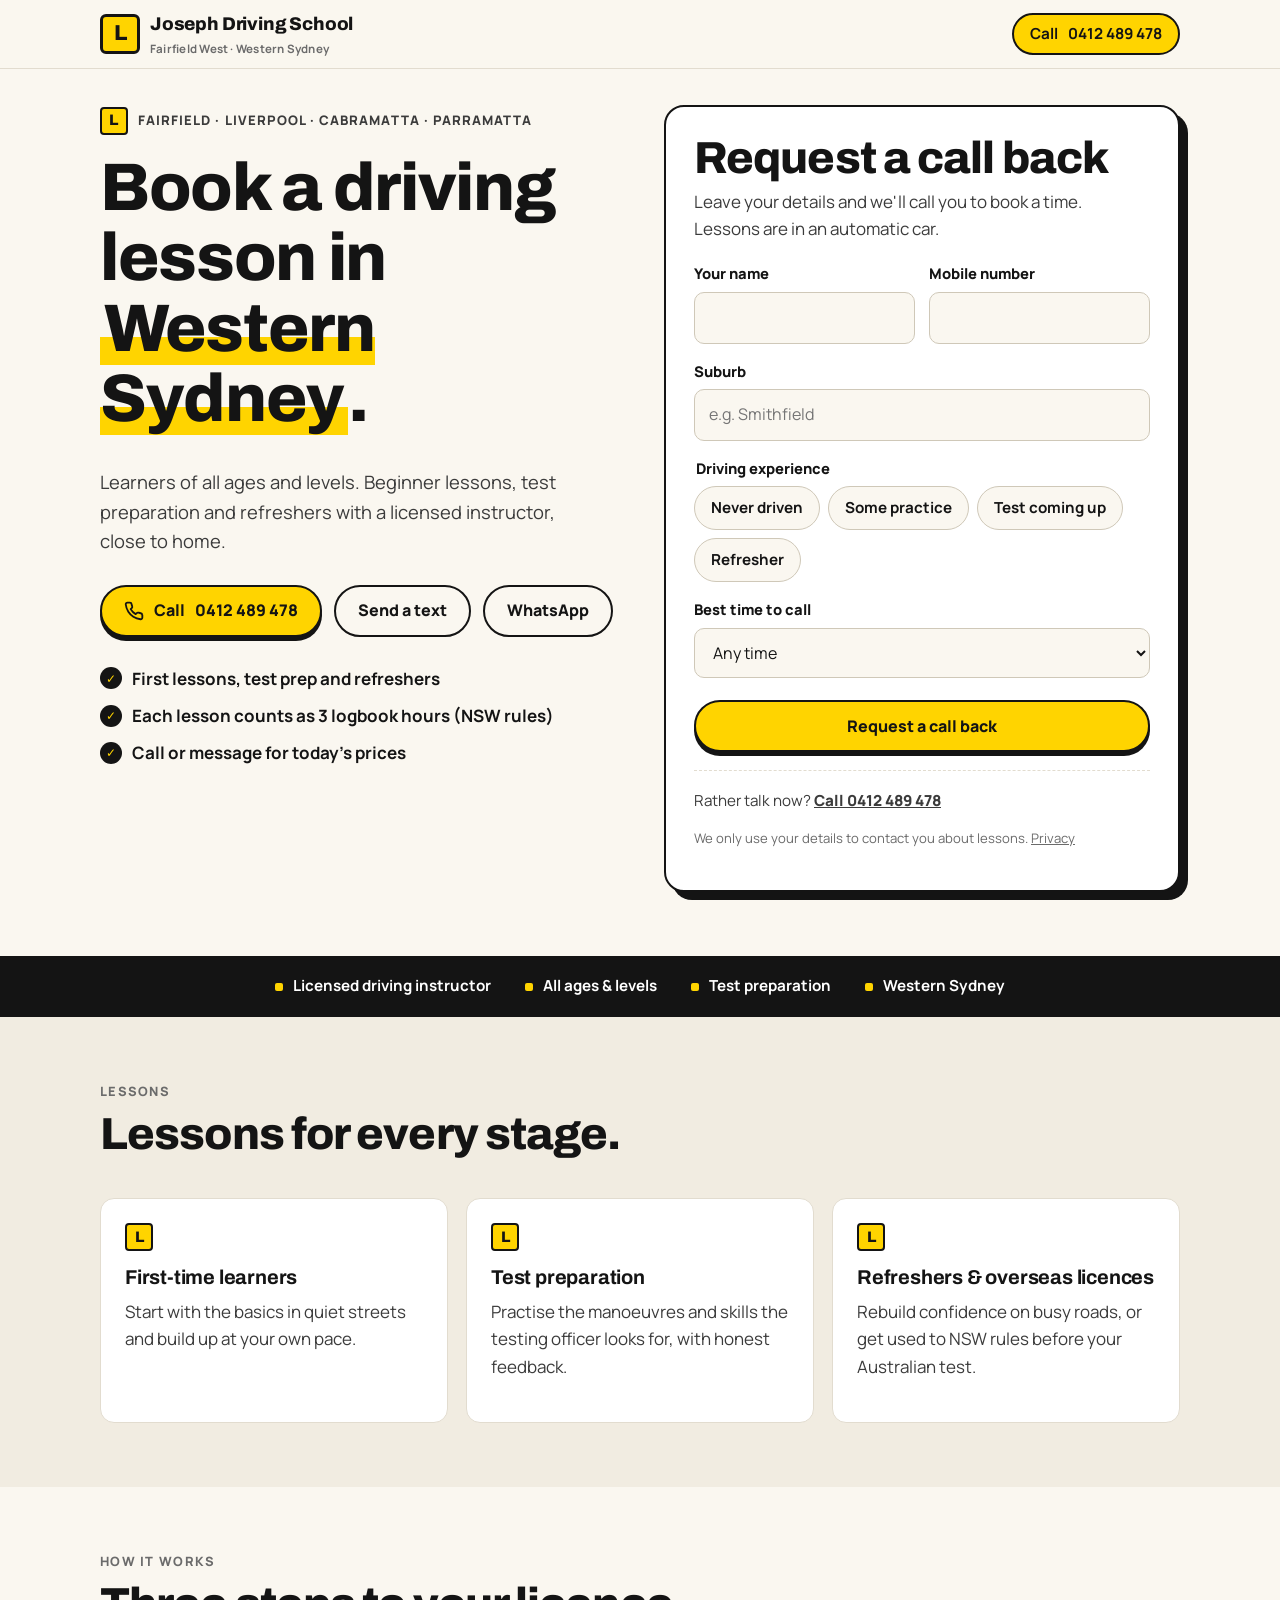
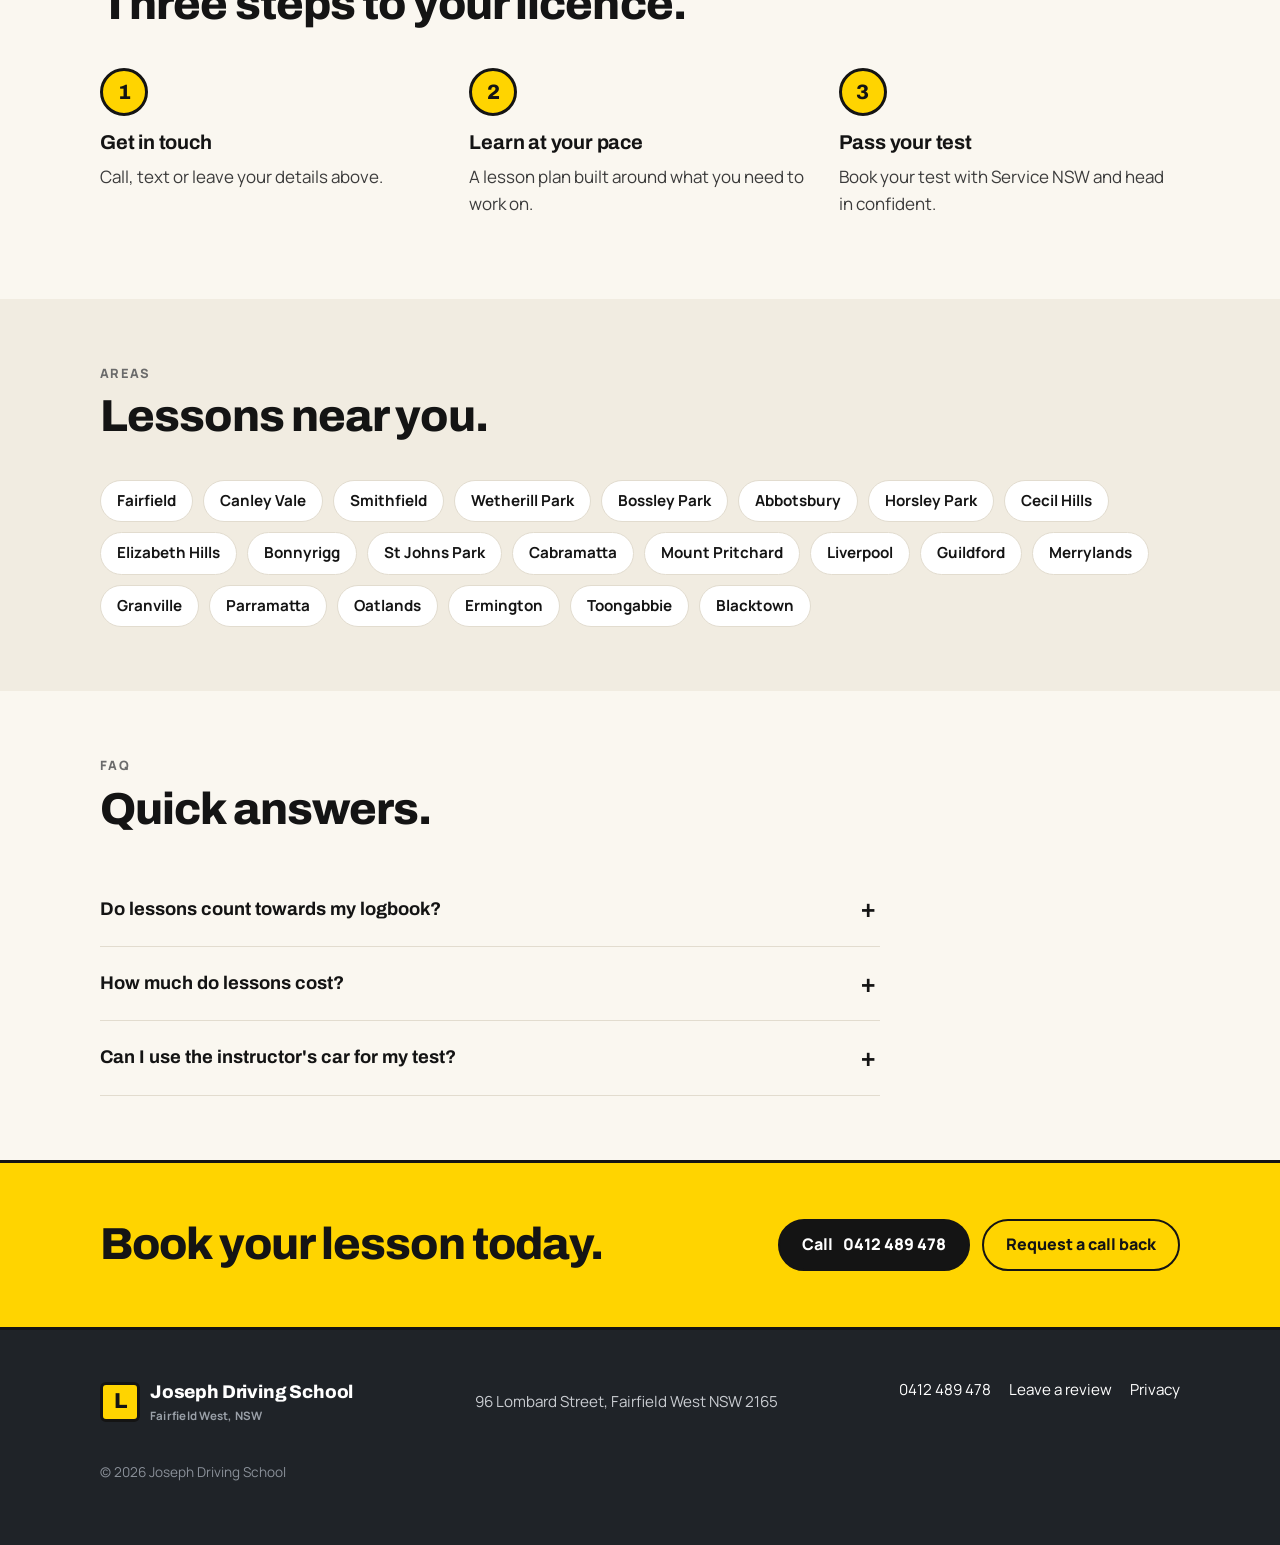
==== commit d1cbd8e1: "Add Leave a review button, footer link and /review short link Co-Authored-By: Claude Opus 5.5 <norep" ====
--- a/book/index.html
+++ b/book/index.html
@@ -13,7 +13,7 @@
   <link rel="preload" href="/assets/fonts/archivo-latin-800-normal.woff2" as="font" type="font/woff2" crossorigin>
   <link rel="preload" href="/assets/fonts/manrope-latin-400-normal.woff2" as="font" type="font/woff2" crossorigin>
   <link rel="preload" href="/assets/fonts/manrope-latin-800-normal.woff2" as="font" type="font/woff2" crossorigin>
-  <link rel="stylesheet" href="/assets/styles.css?v=1a8d9fa7">
+  <link rel="stylesheet" href="/assets/styles.css?v=cc1b7464">
 </head>
 <body class="lp">
   <a class="skip" href="#booking-form">Skip to booking form</a>
@@ -203,6 +203,7 @@
       <address class="footer-address">96 Lombard Street, Fairfield West NSW 2165</address>
       <ul class="footer-links">
         <li><a href="tel:+61412489478" data-action="call" data-phone-text>0412 489 478</a></li>
+        <li><a href="/review" rel="noopener" target="_blank">Leave a review</a></li>
         <li><a href="/privacy">Privacy</a></li>
       </ul>
       <p class="copy">© <span data-year>2026</span> Joseph Driving School</p>
@@ -214,7 +215,7 @@
     <a class="btn btn-ink" href="#booking-form">Call back</a>
   </div>
 
-  <script src="/assets/config.js?v=1a8d9fa7"></script>
-  <script src="/assets/site.js?v=1a8d9fa7" defer></script>
+  <script src="/assets/config.js?v=cc1b7464"></script>
+  <script src="/assets/site.js?v=cc1b7464" defer></script>
 </body>
 </html>
